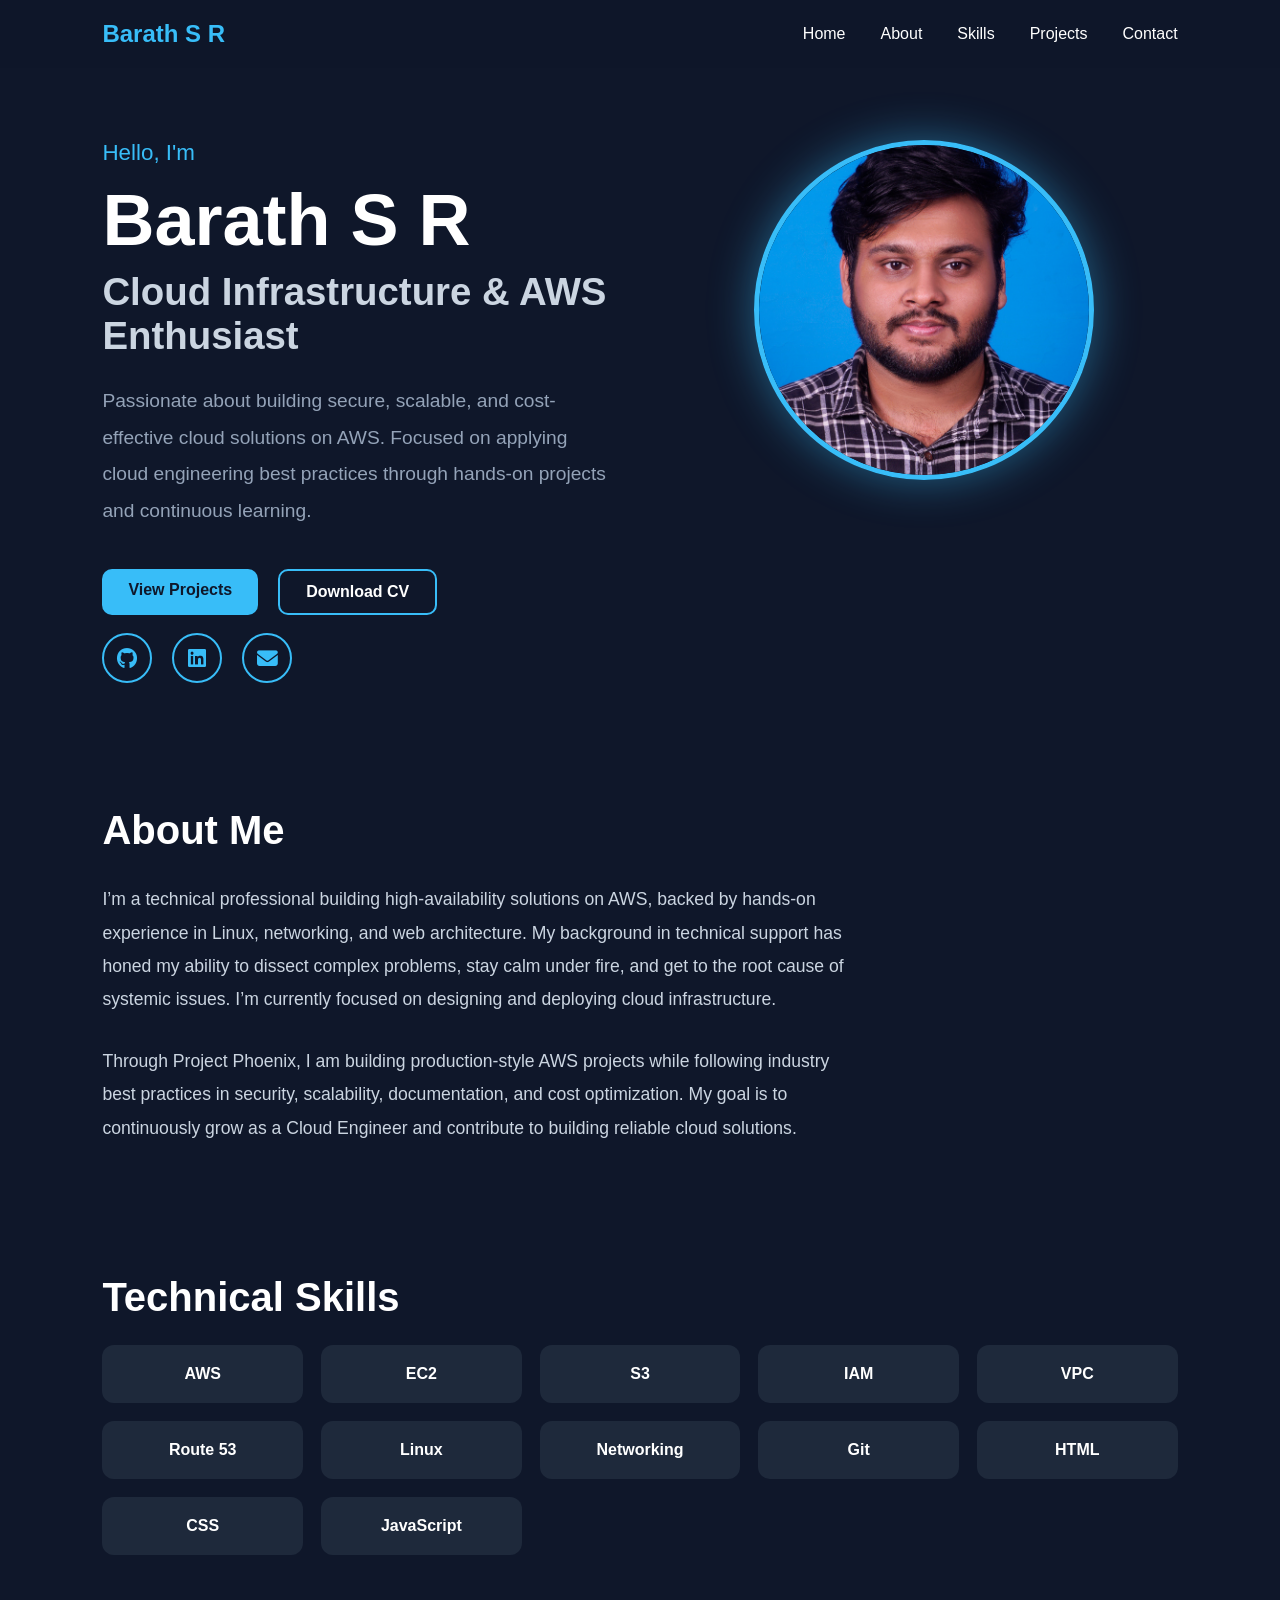
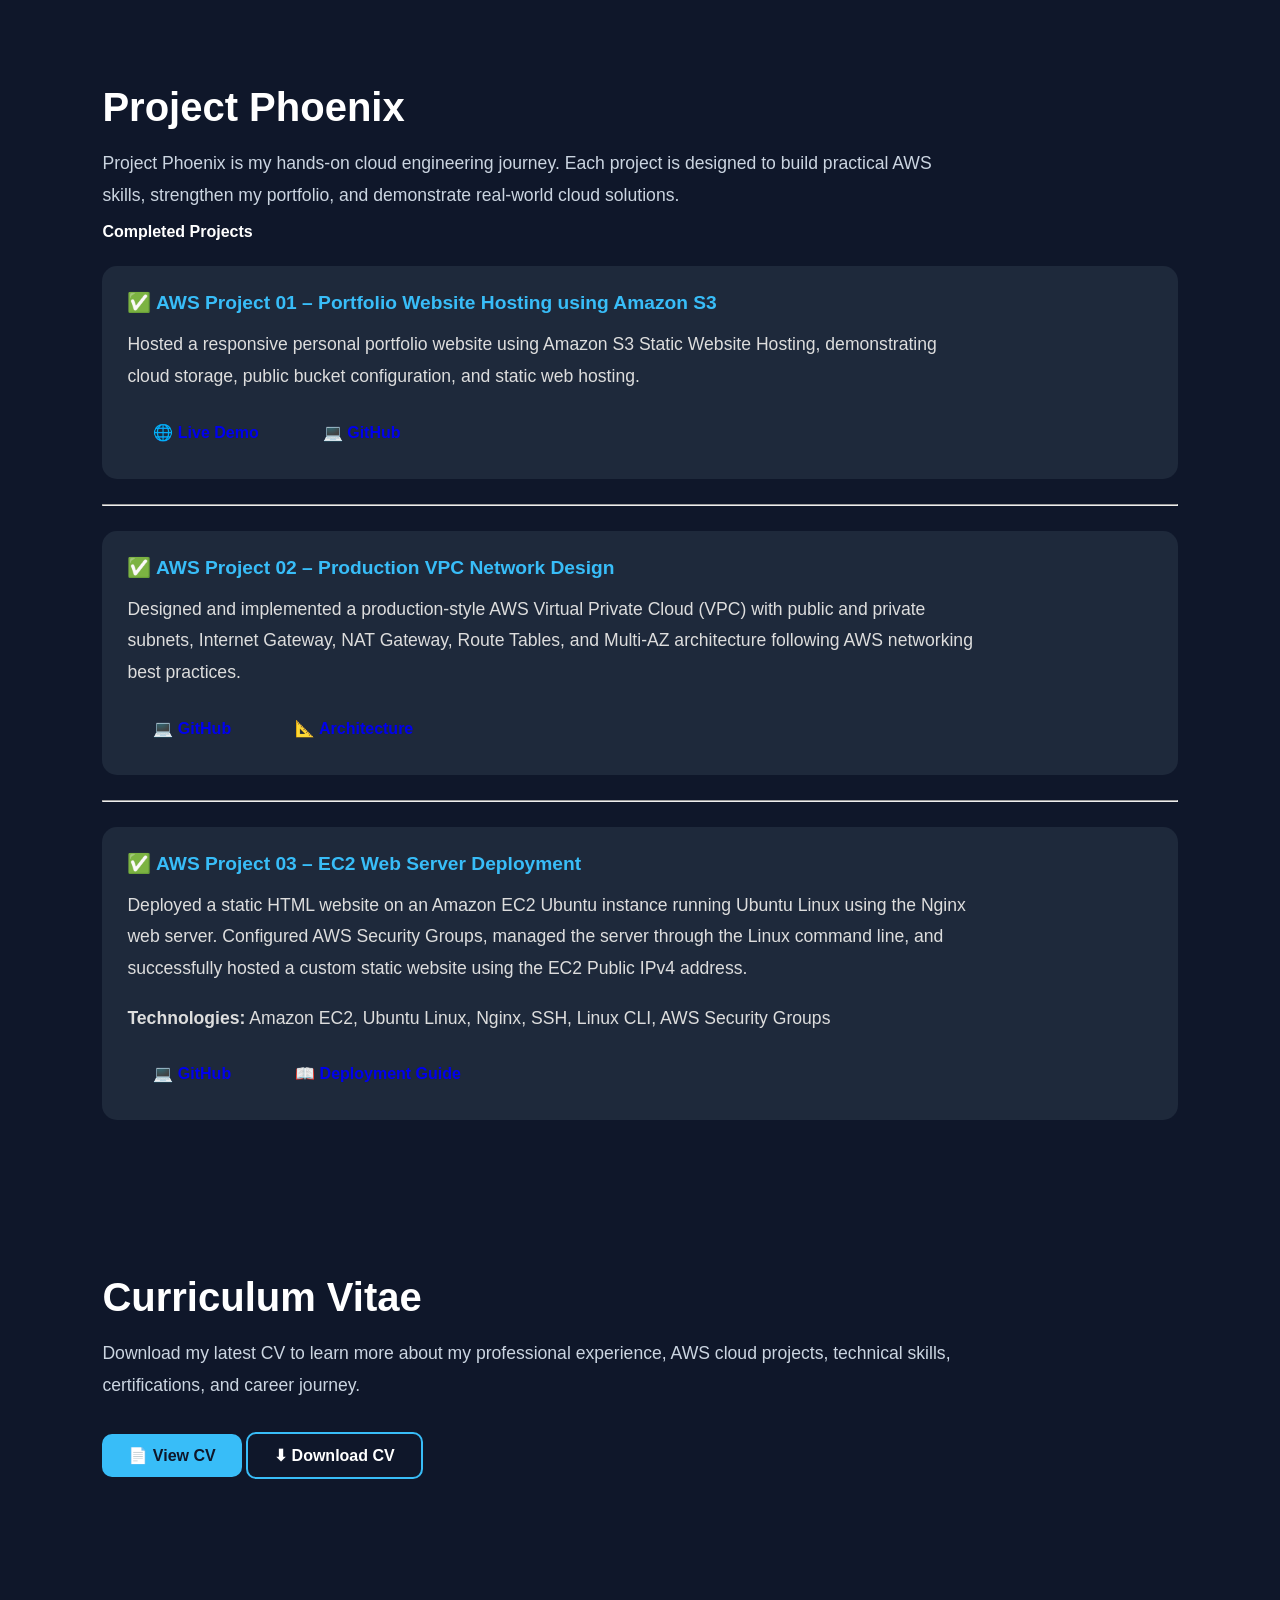
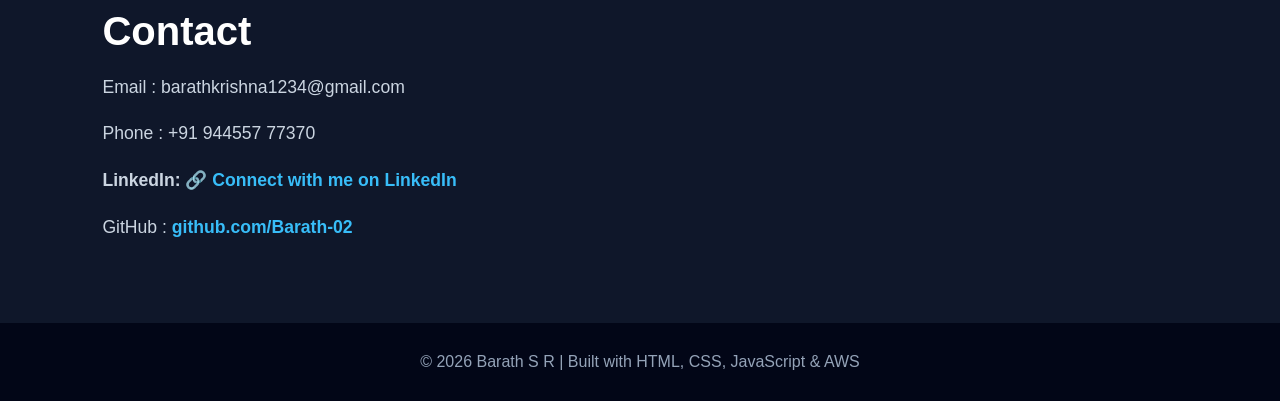
==== index.html @ 2dc708e5 "Update hero title and refine portfolio layout" ====
<!DOCTYPE html>
<html lang="en">
<head>
    <meta charset="UTF-8">
    <meta name="viewport" content="width=device-width, initial-scale=1.0">
    <title>Barath S R |Cloud Infrastructure & AWS Enthusiast</title>

    <link rel="stylesheet" href="css/style.css">
    <link rel="stylesheet"
href="https://cdnjs.cloudflare.com/ajax/libs/font-awesome/6.6.0/css/all.min.css">
</head>
<body>
    <nav>
    <div class="logo">Barath S R</div>

    <ul class="nav-links">
        <li><a href="#home">Home</a></li>
        <li><a href="#about">About</a></li>
        <li><a href="#skills">Skills</a></li>
        <li><a href="#projects">Projects</a></li>
        <li><a href="assets/CV/BARATH.S.R_CV.pdf"
        <li><a href="#contact">Contact</a></li>
    </ul>
</nav>
    <header id="home" class="hero">

        <div class="hero-content">
    
            <p class="intro">Hello, I'm</p>
    
            <h1>Barath S R</h1>
    
            <h2>Cloud Infrastructure & AWS Enthusiast</h2>
    
            <p class="description">
                Passionate about building secure, scalable, and cost-effective cloud solutions on AWS.
                Focused on applying cloud engineering best practices through hands-on projects and continuous learning.
            </p>
    
           <div class="buttons">

    <a href="#projects" class="btn primary">
        View Projects
    </a>

    <a href="assets/CV/BARATH.S.R_CV.pdf"
   class="btn secondary"
   download>
    Download CV
</a>

</div>

<div class="social-icons">

    <a href="https://github.com/Barath-02"
       target="_blank"
       rel="noopener noreferrer"
       title="GitHub">
        <i class="fab fa-github"></i>
    </a>

    <a href="https://www.linkedin.com/in/barath02/"
       target="_blank"
       rel="noopener noreferrer"
       title="LinkedIn">
        <i class="fab fa-linkedin"></i>
    </a>

    <a href="mailto:YOUR_EMAIL@gmail.com"
       title="Email">
        <i class="fas fa-envelope"></i>
    </a>

</div>
    
        </div>
    
        <div class="hero-image">
    <img src="assets/images/profile.jpg" alt="Barath S R">
</div>
    </header>
    <!-- About Section -->
    <section id="about" class="fade-section">

    <h2>About Me</h2>

<p>
    I’m a technical professional building high-availability solutions on AWS, backed by hands-on experience in Linux, networking, and web architecture. My background in technical support has honed my ability to dissect complex problems, stay calm under fire, and get to the root cause of systemic issues. I’m currently focused on designing and deploying cloud infrastructure.

<br>

<p>
   Through Project Phoenix, I am building production-style AWS projects while following industry best practices in security, scalability, documentation, and cost optimization. My goal is to continuously grow as a Cloud Engineer and contribute to building reliable cloud solutions.

</p>
    
    </section>

<!-- Skills Section -->
<section id="skills" class="fade-section">

    <h2>Technical Skills</h2>

    <div class="skills-grid">

        <div>AWS</div>
        <div>EC2</div>
        <div>S3</div>
        <div>IAM</div>
        <div>VPC</div>
        <div>Route 53</div>
        <div>Linux</div>
        <div>Networking</div>
        <div>Git</div>
        <div>HTML</div>
        <div>CSS</div>
        <div>JavaScript</div>

    </div>

</section>

<!-- Projects Section -->

<section id="projects" class="fade-section">

    <h2>Project Phoenix</h2>

    <p>
        Project Phoenix is my hands-on cloud engineering journey.
        Each project is designed to build practical AWS skills,
        strengthen my portfolio, and demonstrate real-world cloud solutions.
    </p>

    <h4>Completed Projects</h4>

<div class="completed-project">

    <h5>✅ AWS Project 01 – Portfolio Website Hosting using Amazon S3</h5>

    <p>
        Hosted a responsive personal portfolio website using Amazon S3 Static Website Hosting,
        demonstrating cloud storage, public bucket configuration, and static web hosting.
    </p>

    <div class="project-buttons">
        <a href="http://barathsr-portfolio-2026.s3-website.ap-south-1.amazonaws.com/" target="_blank" class="btn">
            🌐 Live Demo
        </a>

        <a href="https://github.com/Barath-02/aws-project-01-portfolio-hosting" target="_blank" class="btn">
            💻 GitHub
        </a>
    </div>

</div>

<hr>

<div class="completed-project">

    <h5>✅ AWS Project 02 – Production VPC Network Design</h5>

    <p>
        Designed and implemented a production-style AWS Virtual Private Cloud (VPC) with public
        and private subnets, Internet Gateway, NAT Gateway, Route Tables, and Multi-AZ architecture
        following AWS networking best practices.
    </p>

    <div class="project-buttons">

    <a href="https://github.com/Barath-02/aws-project-02-vpc-network-design" target="_blank" class="btn">
        💻 GitHub
    </a>

    <a href="assets/architecture/aws-project-02-vpc-architecture.png"
   target="_blank"
   class="btn">
    📐 Architecture
</a>

</div>

</div>

<hr>

<div class="completed-project">

    <h5>✅ AWS Project 03 – EC2 Web Server Deployment</h5>

    <p>
        Deployed a static HTML website on an Amazon EC2 Ubuntu instance running Ubuntu Linux using the Nginx web server.
        Configured AWS Security Groups, managed the server through the Linux command line, and successfully hosted
        a custom static website using the EC2 Public IPv4 address.
    </p>

    <p>
        <strong>Technologies:</strong> Amazon EC2, Ubuntu Linux, Nginx, SSH, Linux CLI, AWS Security Groups
    </p>

    <div class="project-buttons">

        <a href="https://github.com/Barath-02/aws-project-03-ec2-webserver"
           target="_blank"
           class="btn">
            💻 GitHub
        </a>

         <a href="https://github.com/Barath-02/aws-project-03-ec2-webserver/blob/main/Deployment-Guide.md"
       target="_blank"
       class="btn">
        📖 Deployment Guide
    </a>

    </div>

</div>


</section>

<section id="CV" class="fade-section">

    <h2>Curriculum Vitae</h2>

    <p>
        Download my latest CV to learn more about my professional experience,
        AWS cloud projects, technical skills, certifications, and career journey.
    </p>

    <br>

   <a href="assets/CV/BARATH.S.R_CV.pdf"
   class="btn primary"
   target="_blank">
    📄 View CV
</a>

<a href="assets/CV/BARATH.S.R_CV.pdf"
   class="btn secondary"
   download>
    ⬇ Download CV
</a>

</section>

<!-- Contact Section -->
<section id="contact" class="fade-section">

    <h2>Contact</h2>
    
    <p>Email : barathkrishna1234@gmail.com</p>
    
    <p>Phone : +91 944557 77370</p>
    
    <p>
    <strong>LinkedIn:</strong>
    <a href="https://www.linkedin.com/in/barath02/"
       target="_blank"
       rel="noopener noreferrer">
        🔗 Connect with me on LinkedIn
    </a>
</p>
    
    <p>
    GitHub :
    <a href="https://github.com/Barath-02" target="_blank">
        github.com/Barath-02
    </a>
</p>
    
    </section>

<!-- Footer -->
<footer>

    <p>© 2026 Barath S R | Built with HTML, CSS, JavaScript & AWS</p>

</footer>
<script src="js/script.js"></script>
</body>
</html>
---- css/style.css ----
/* Reset */
* {
    margin: 0;
    padding: 0;
    box-sizing: border-box;
}

/* Body */
body {
    background-color: #0f172a;
    color: white;
    font-family: Arial, Helvetica, sans-serif;
}

/* ===========================
   HERO SECTION
=========================== */

.hero{
    min-height:80vh;
    display:flex;
    justify-content:space-between;
    align-items:flex-start;
    gap:60px;
    padding:140px 8% 60px;
}

/* Left Side */
.hero-content{
    flex:1;
    max-width:600px;
}

.intro{
    color:#38bdf8;
    font-size:1.4rem;
    margin-bottom:15px;
}

.hero h1{
    font-size:4.5rem;
    margin-bottom:10px;
    line-height:1.1;
}

.hero h2{
    font-size:2.4rem;
    color:#cbd5e1;
    margin-bottom:25px;
}

.description{
    color:#94a3b8;
    line-height:1.9;
    font-size:1.2rem;
    margin-bottom:40px;
}

/* Buttons */
.buttons{

    display:flex;

    gap:20px;

    margin-top:15px;

}

.btn{
    display:inline-block;
    padding:12px 26px;
    border-radius:10px;
    text-decoration:none;
    font-weight:bold;
    transition:.3s ease;
}

.buttons button{

    padding:15px 34px;

    border-radius:10px;

    border:none;

    font-size:1rem;

    font-weight:bold;

    cursor:pointer;

    transition:0.3s;

}

.primary{

    background:#38bdf8;

    color:#0f172a;

}

.secondary{

    background:transparent;

    color:white;

    border:2px solid #38bdf8;

}

.btn:hover{

    transform:translateY(-4px);

}
.btn:hover{
    background:#38bdf8;
    color:#0f172a;
}

/* ===========================
   NAVIGATION BAR
=========================== */

nav{
    position: fixed;
    top:0;
    left:0;
    width:100%;

    display:flex;
    justify-content:space-between;
    align-items:center;

    padding:20px 8%;

    background:rgba(15,23,42,0.85);

    backdrop-filter:blur(10px);

    z-index:1000;
}

.logo{

    font-size:1.5rem;

    font-weight:bold;

    color:#38bdf8;

    cursor:pointer;

}

.nav-links{

    display:flex;

    list-style:none;

    gap:35px;

}

.nav-links a{

    text-decoration:none;

    color:white;

    font-weight:500;

    transition:.3s;

}

.nav-links a{
    text-decoration:none;
    color:white;
    font-weight:500;
    transition:all .3s ease;
    position:relative;
}

.nav-links a::after{
    content:"";
    position:absolute;
    left:0;
    bottom:-6px;
    width:0;
    height:2px;
    background:#38bdf8;
    transition:width .3s ease;
}

.nav-links a:hover{
    color:#38bdf8;
}

.nav-links a:hover::after{
    width:100%;
}
.hero-image{
    flex:1;
    display:flex;
    justify-content:center;
    align-items:center;
}

.hero-image img{

    width:340px;
    height:340px;

    object-fit:cover;

    border-radius:50%;

    border:5px solid #38bdf8;

    box-shadow:0 0 45px rgba(56,189,248,.45);

    transition:0.4s ease;

}

.hero-image img:hover{

    transform:translateY(-8px) scale(1.03);

    box-shadow:0 0 70px rgba(56,189,248,.8);

}
/* ===========================
   SECTIONS
=========================== */

section{
    padding:65px 8%;
    scroll-margin-top:90px;
}

section h2{
    font-size:2.5rem;
    margin-bottom:18px;
    color:white;
}

section p{
    color:#cbd5e1;
    line-height:1.8;
    font-size:1.1rem;
    margin-bottom:12px;
    max-width:850px;
}

/* ===========================
   SKILLS
=========================== */

.skills-grid{
    display:grid;
    grid-template-columns:repeat(auto-fit,minmax(180px,1fr));
    gap:18px;
    margin-top:25px;
}

.skills-grid div{
    background:#1e293b;
    padding:20px;
    border-radius:12px;
    text-align:center;
    font-weight:bold;
    transition:0.3s;
}

.skills-grid div:hover{
    background:#38bdf8;
    color:#0f172a;
    transform:translateY(-5px);
}

/* ===========================
   PROJECT
=========================== */

.project-card{
    background:#1e293b;
    padding:30px;
    border-radius:15px;
    margin-top:30px;
}

.project-card h3{
    margin-bottom:20px;
}

.project-card p{
    margin-bottom:25px;
}

.project-card button{
    padding:14px 28px;
    background:#38bdf8;
    border:none;
    border-radius:10px;
    font-weight:bold;
    cursor:pointer;
}

/* ===========================
   CONTACT
=========================== */

#contact p{
    margin-bottom:15px;
}

/* ===========================
   FOOTER
=========================== */

footer{
    background:#020617;
    text-align:center;
    padding:30px;
    color:#94a3b8;
}

/* ===========================
   MOBILE RESPONSIVE
=========================== */

@media screen and (max-width:768px){

    nav{
        flex-direction:column;
        padding:15px;
    }

    .nav-links{
        flex-wrap:wrap;
        justify-content:center;
        gap:15px;
        margin-top:12px;
    }

    .hero{
        flex-direction:column-reverse;
        justify-content:center;
        text-align:center;
        gap:35px;
        padding:130px 20px 50px;
    }

    .hero-content{
        max-width:100%;
    }

    .hero h1{
        font-size:2.8rem;
    }

    .hero h2{
        font-size:1.8rem;
    }

    .description{
        font-size:1rem;
        line-height:1.7;
    }

    .hero-image img{
        width:200px;
        height:200px;
    }

    .buttons{
        justify-content:center;
        flex-wrap:wrap;
    }

    section{
        padding:55px 20px;
    }

    section h2{
        font-size:2rem;
    }

    .skills-grid{
        grid-template-columns:1fr;
    }

    .project-buttons{
        justify-content:center;
    }

}


/* Completed Projects */

.completed-project{
    background:#1e293b;
    padding:25px;
    border-radius:15px;
    margin:25px 0;
    transition:.3s ease;
}

.completed-project:hover{
    transform:translateY(-5px);
    box-shadow:0 0 20px rgba(56,189,248,.2);
}

.completed-project h5{
    font-size:1.2rem;
    color:#38bdf8;
    margin-bottom:15px;
}

.completed-project p {
    line-height: 1.8;
    margin-bottom: 18px;
    color: #ddd;
}

.project-card hr {
    border: none;
    border-top: 1px solid rgba(255,255,255,0.15);
    margin: 35px 0;
}

.project-buttons{
    display:flex;
    gap:12px;
    flex-wrap:wrap;
    margin-top:15px;
}

.coming-soon {
    opacity: 0.8;
}

html{
    scroll-behavior:smooth;
}

img{
    max-width:100%;
    height:auto;
}
/* ===========================
   ABOUT SECTION
=========================== */

#about h2{
    margin-bottom:30px;
}

#about p{
    max-width:760px;
    line-height:1.9;
    margin-bottom:28px;
}

#about p:last-child{
    margin-bottom:0;
}
/* ===========================
   SCROLL ANIMATION
=========================== */

.fade-section{
    opacity:0;
    transform:translateY(40px);
    transition:opacity .8s ease, transform .8s ease;
}

.fade-section.show{
    opacity:1;
    transform:translateY(0);
}

#contact a{
    color:#38bdf8;
    text-decoration:none;
    font-weight:bold;
    transition:.3s;
}

#contact a:hover{
    color:#7dd3fc;
    text-decoration:underline;
}

/* ===========================
   SOCIAL ICONS
=========================== */

.social-icons{
    display:flex;
    gap:20px;
    margin-top:18px;
}

.social-icons a{
    width:50px;
    height:50px;
    display:flex;
    justify-content:center;
    align-items:center;
    border:2px solid #38bdf8;
    border-radius:50%;
    color:#38bdf8;
    font-size:1.3rem;
    text-decoration:none;
    transition:0.3s ease;
}

.social-icons a:hover{
    background:#38bdf8;
    color:#0f172a;
    transform:translateY(-5px);
    box-shadow:0 0 20px rgba(56,189,248,.4);
}
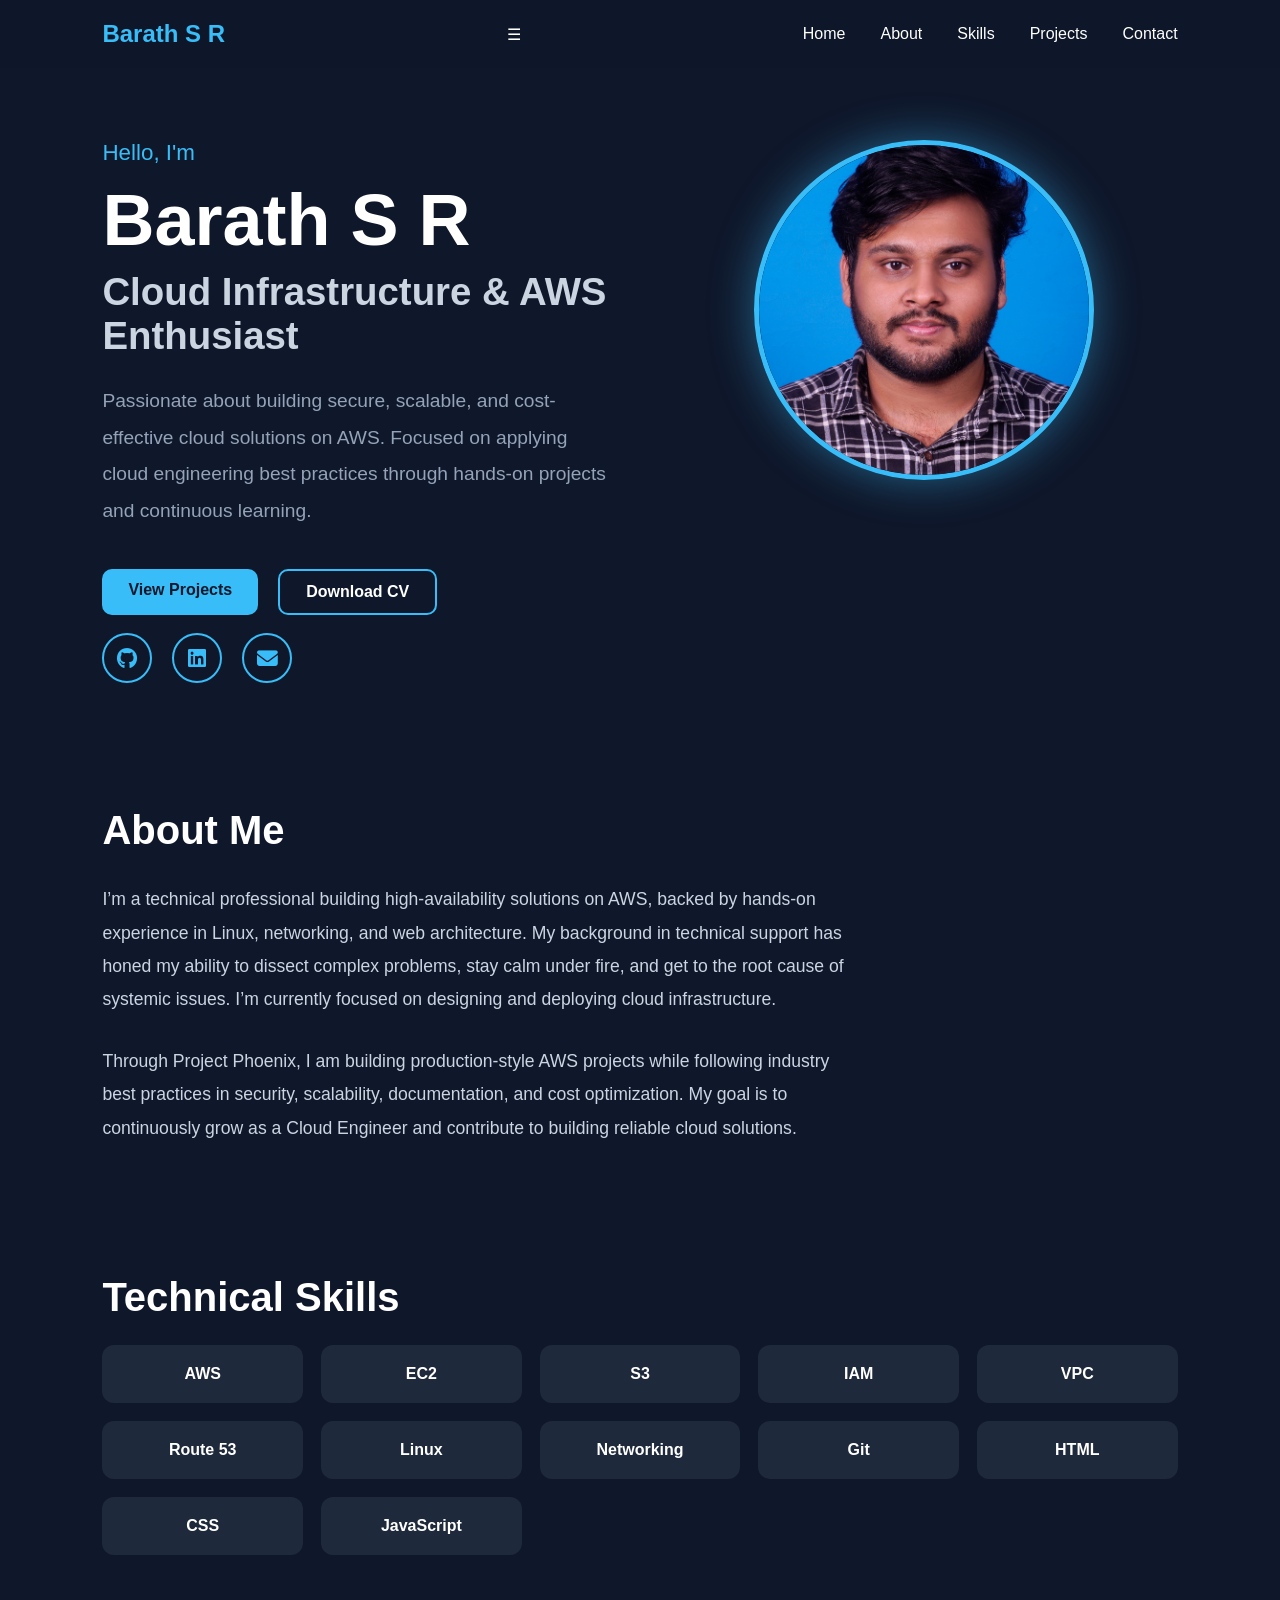
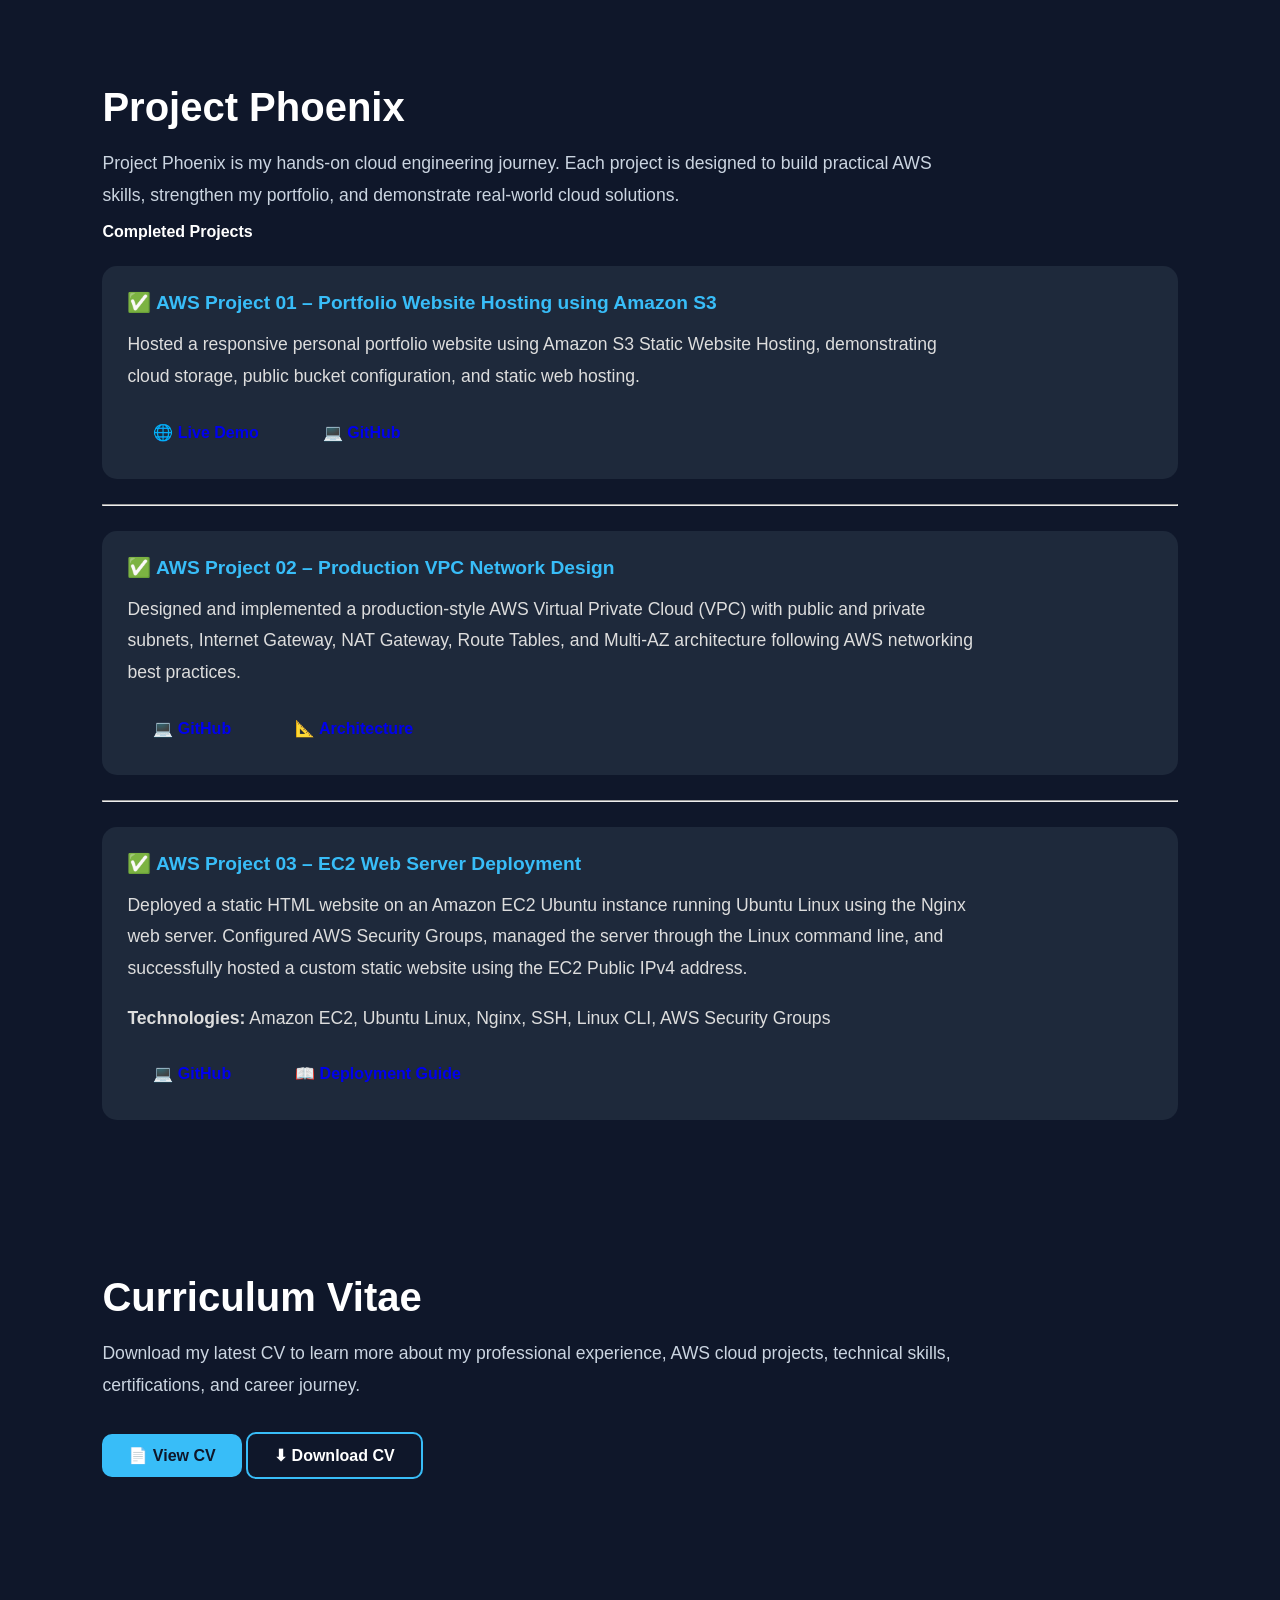
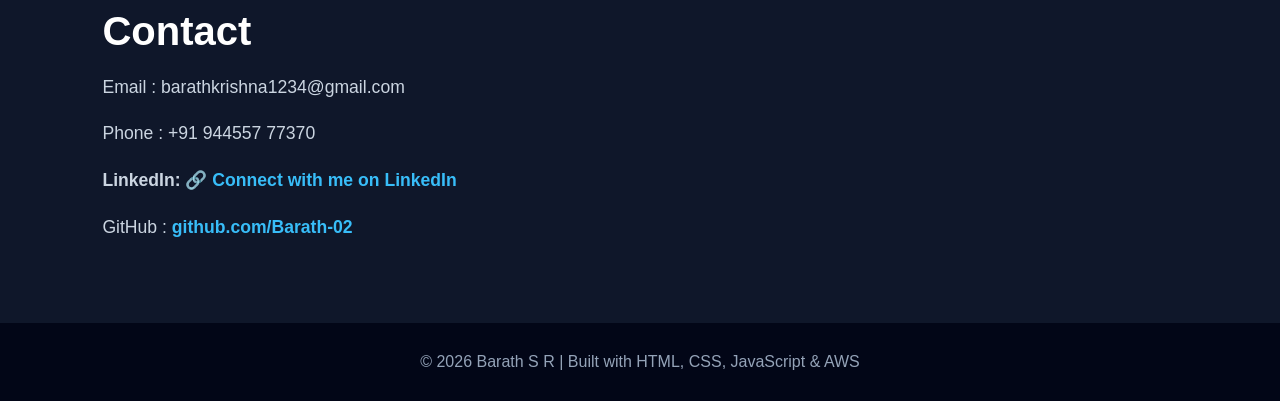
==== commit fd62a51f: "Add responsive mobile navigation structure" ====
--- a/index.html
+++ b/index.html
@@ -12,6 +12,10 @@
 <body>
     <nav>
     <div class="logo">Barath S R</div>
+
+    <div class="menu-toggle" id="menu-toggle">
+        ☰
+    </div>
 
     <ul class="nav-links">
         <li><a href="#home">Home</a></li>
--- a/css/style.css
+++ b/css/style.css
@@ -339,16 +339,26 @@
 @media screen and (max-width:768px){
 
     nav{
-        flex-direction:column;
-        padding:15px;
-    }
-
-    .nav-links{
-        flex-wrap:wrap;
-        justify-content:center;
-        gap:15px;
-        margin-top:12px;
-    }
+    padding:15px 20px;
+}
+
+.logo{
+    font-size:1.6rem;
+    text-align:center;
+    margin-bottom:10px;
+}
+
+.nav-links{
+    display:flex;
+    justify-content:center;
+    flex-wrap:wrap;
+    gap:14px;
+}
+
+.nav-links a{
+        font-size:0.95rem;
+    }
+
 
     .hero{
         flex-direction:column-reverse;
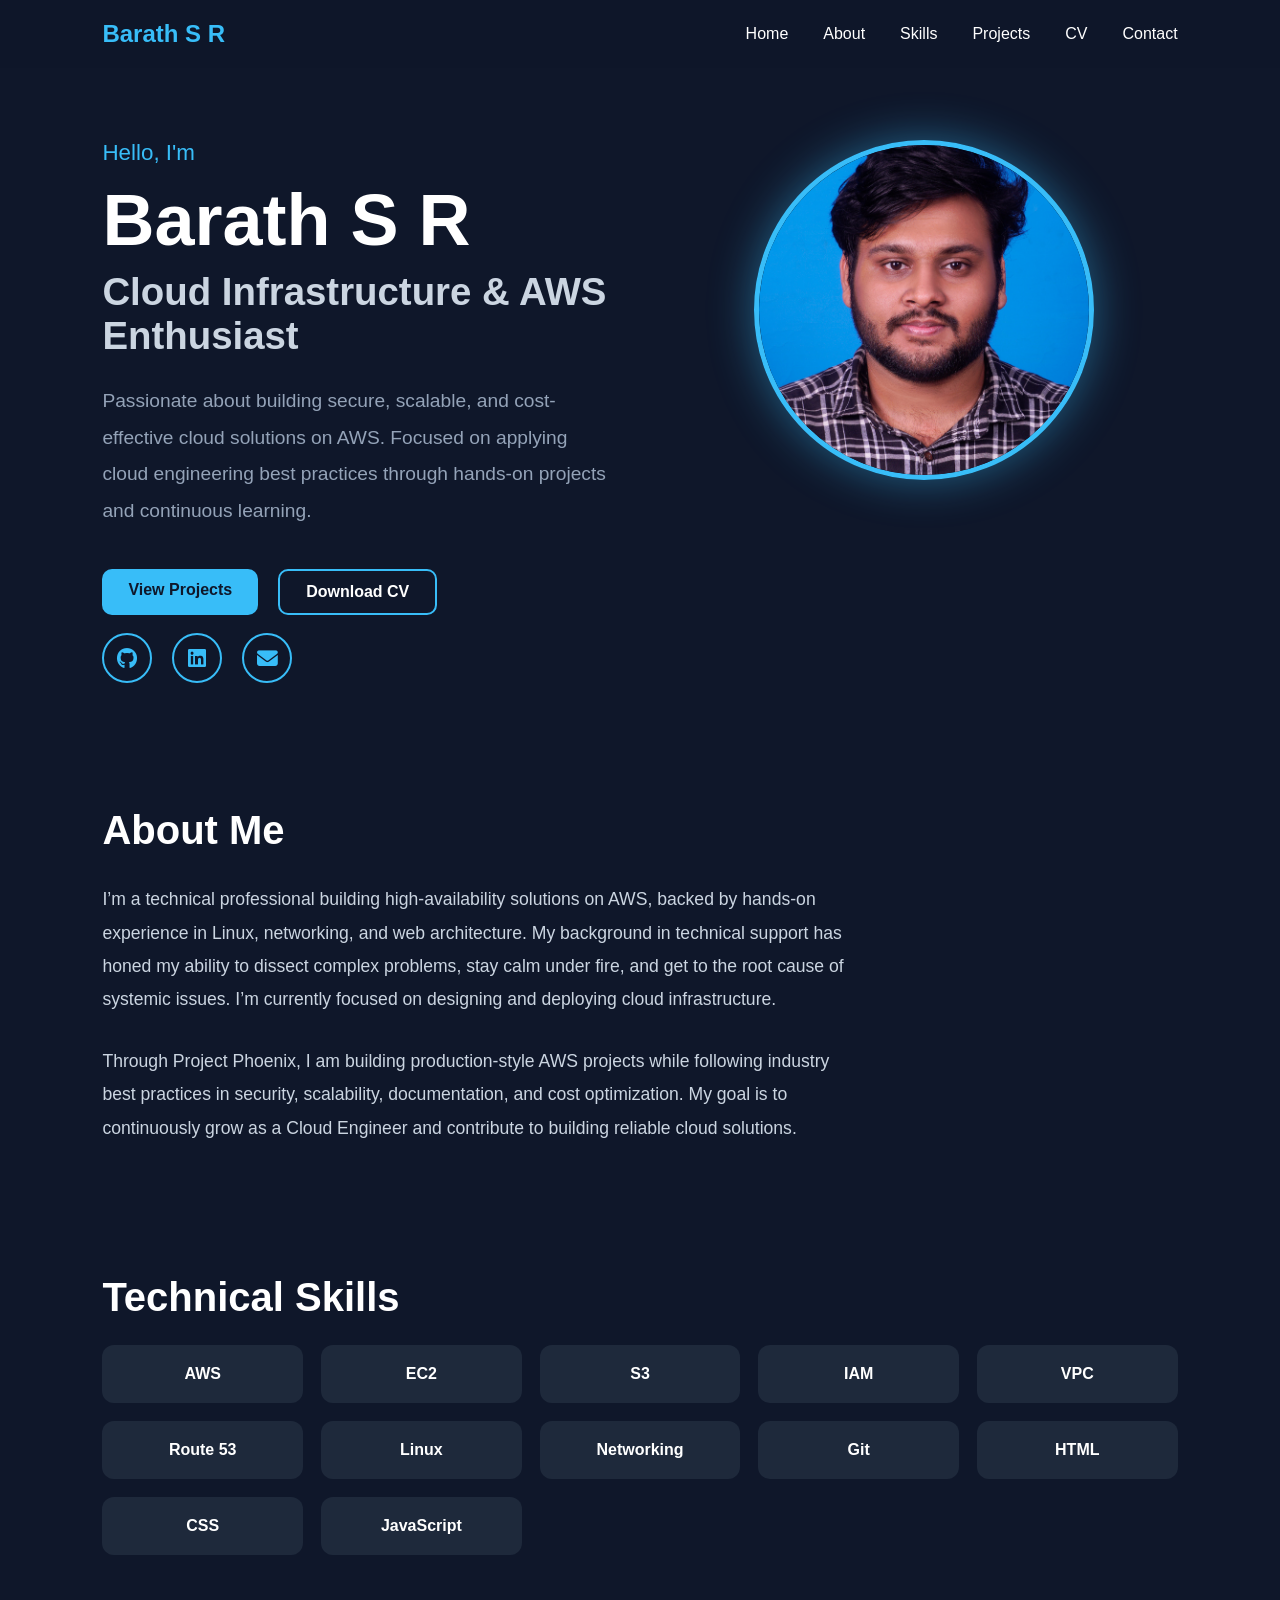
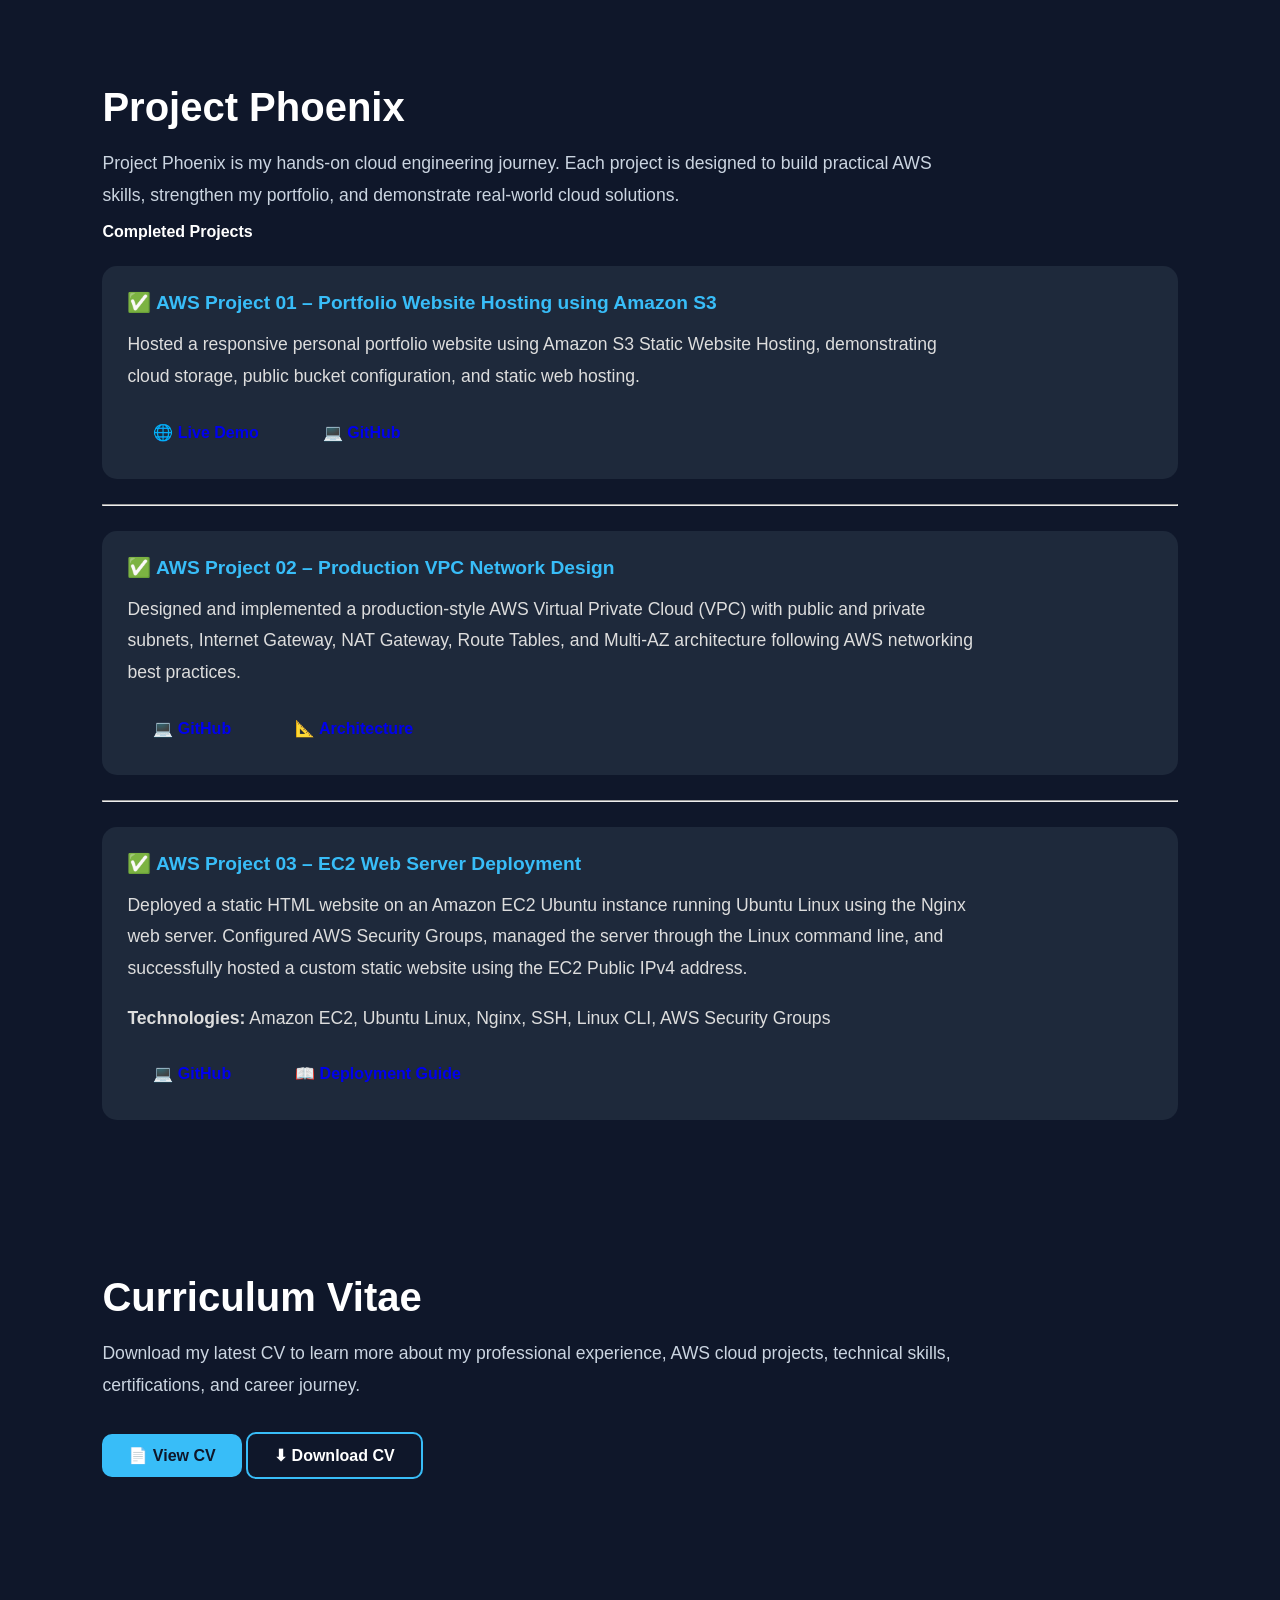
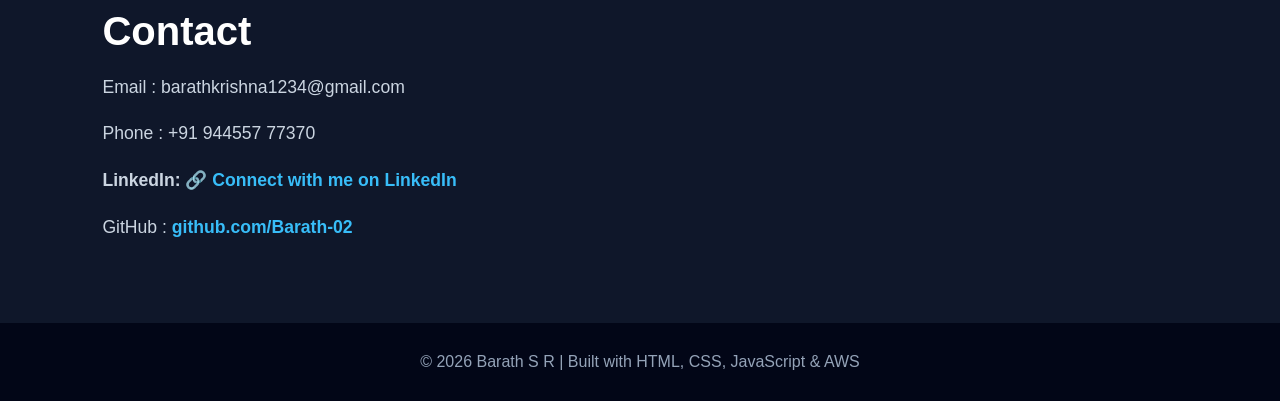
==== commit 23362134: "Implement responsive hamburger menu for mobile devices" ====
--- a/index.html
+++ b/index.html
@@ -17,12 +17,12 @@
         ☰
     </div>
 
-    <ul class="nav-links">
+    <ul class="nav-links" id="nav-links">
         <li><a href="#home">Home</a></li>
         <li><a href="#about">About</a></li>
         <li><a href="#skills">Skills</a></li>
         <li><a href="#projects">Projects</a></li>
-        <li><a href="assets/CV/BARATH.S.R_CV.pdf"
+        <li><a href="assets/CV/BARATH.S.R_CV.pdf">CV</a></li>
         <li><a href="#contact">Contact</a></li>
     </ul>
 </nav>
--- a/css/style.css
+++ b/css/style.css
@@ -205,6 +205,18 @@
 .nav-links a:hover::after{
     width:100%;
 }
+
+/* ===========================
+   HAMBURGER MENU
+=========================== */
+
+.menu-toggle{
+    display:none;
+    font-size:2rem;
+    color:#38bdf8;
+    cursor:pointer;
+}
+
 .hero-image{
     flex:1;
     display:flex;
@@ -338,26 +350,63 @@
 
 @media screen and (max-width:768px){
 
-    nav{
-    padding:15px 20px;
+   /* Mobile Navigation */
+
+nav{
+
+    display:flex;
+
+    justify-content:space-between;
+
+    align-items:center;
+
+    padding:18px 20px;
+
 }
 
 .logo{
-    font-size:1.6rem;
-    text-align:center;
-    margin-bottom:10px;
+
+    font-size:1.5rem;
+
+    margin:0;
+
+}
+
+.menu-toggle{
+
+    display:block;
+
 }
 
 .nav-links{
-    display:flex;
-    justify-content:center;
-    flex-wrap:wrap;
-    gap:14px;
-}
-
-.nav-links a{
-        font-size:0.95rem;
-    }
+
+    display:none;
+
+    position:absolute;
+
+    top:75px;
+
+    left:0;
+
+    width:100%;
+
+    background:#0f172a;
+
+    flex-direction:column;
+
+    align-items:center;
+
+    padding:20px 0;
+
+    gap:20px;
+
+}
+
+.nav-links.active{
+
+    display:flex;
+
+}
 
 
     .hero{
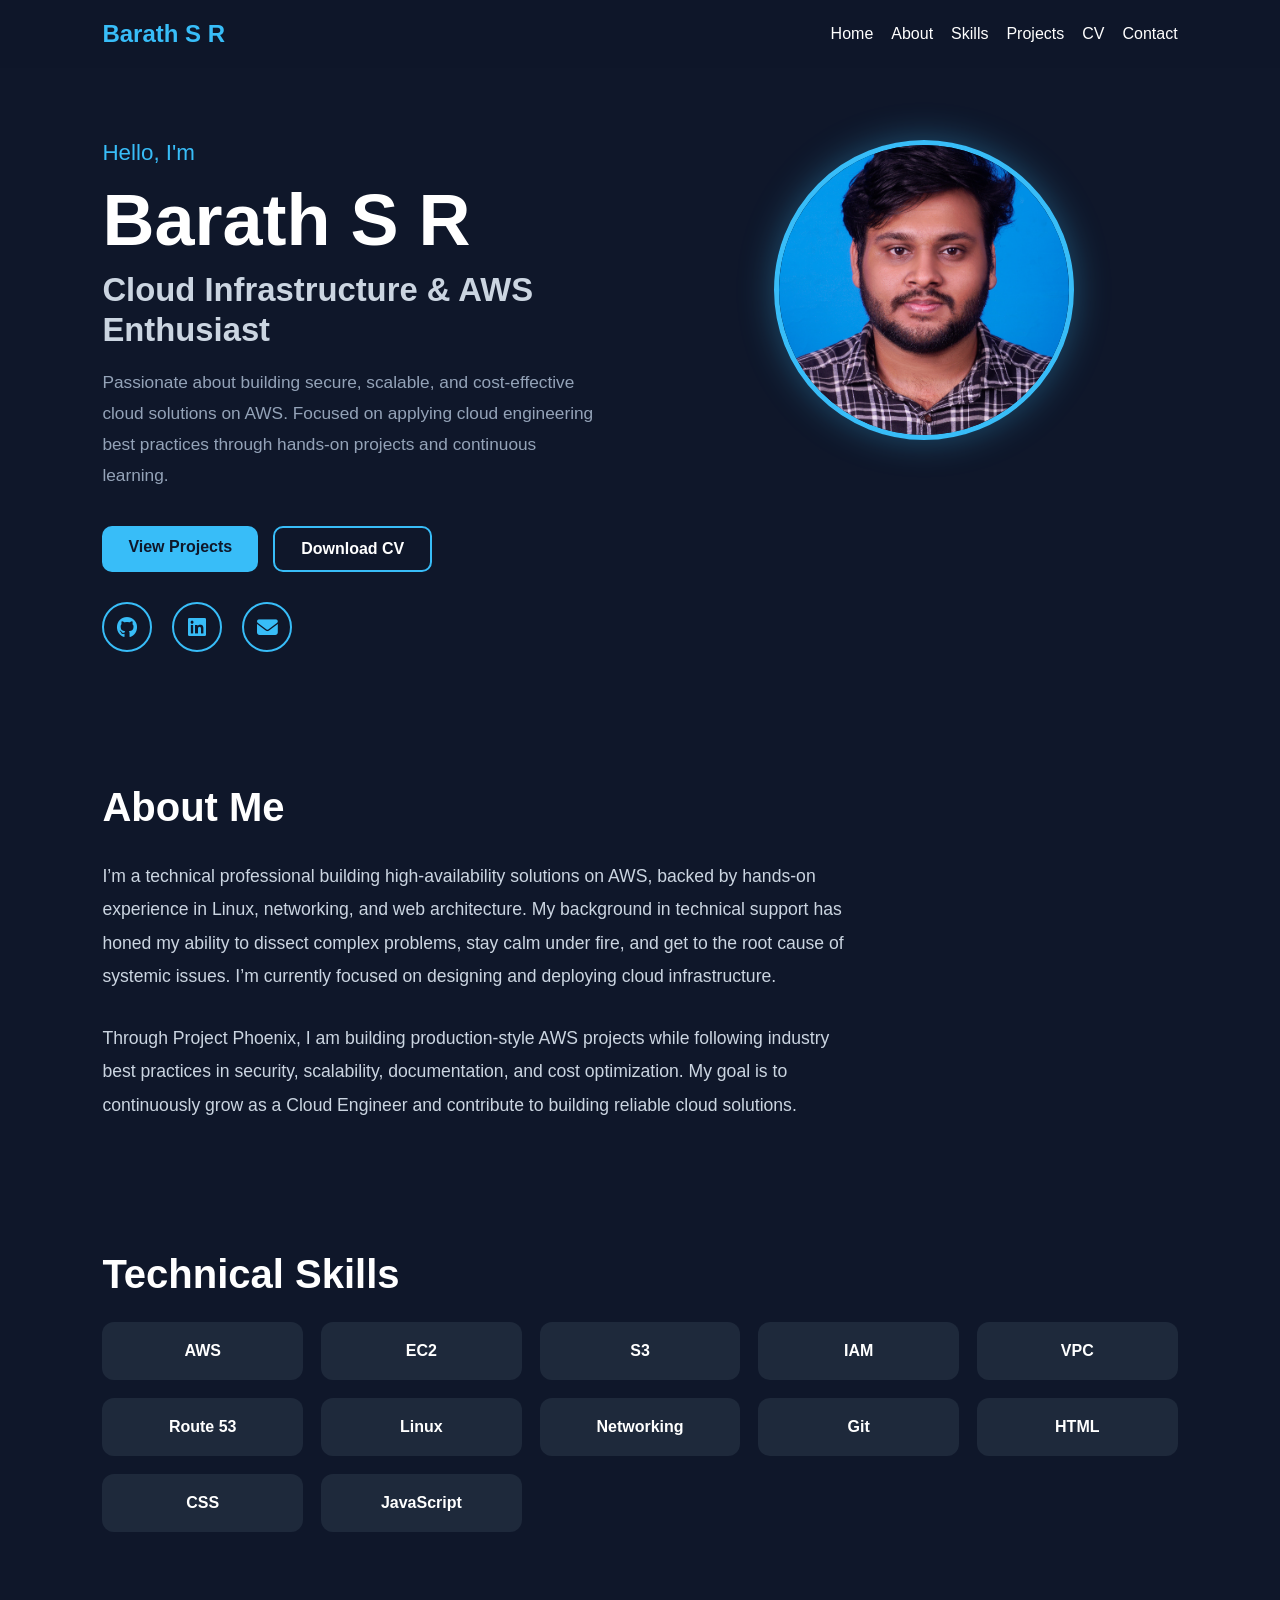
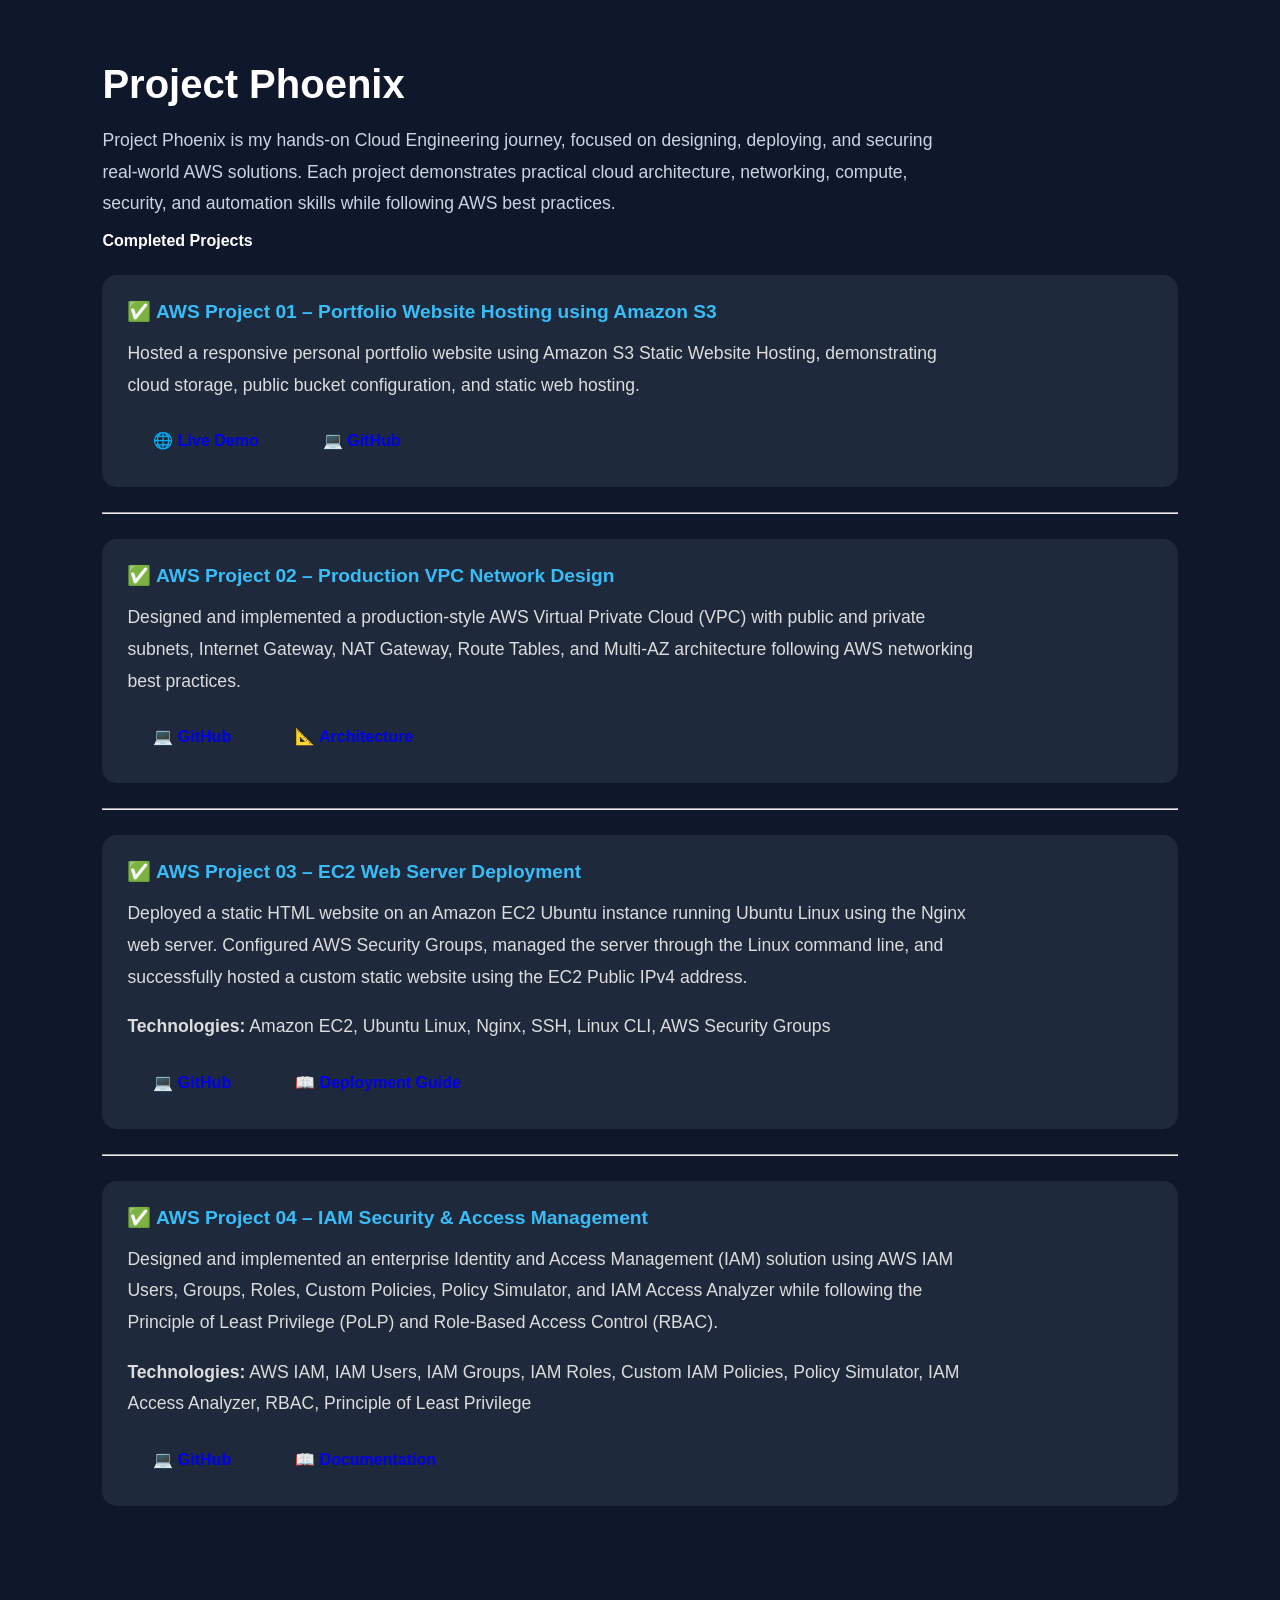
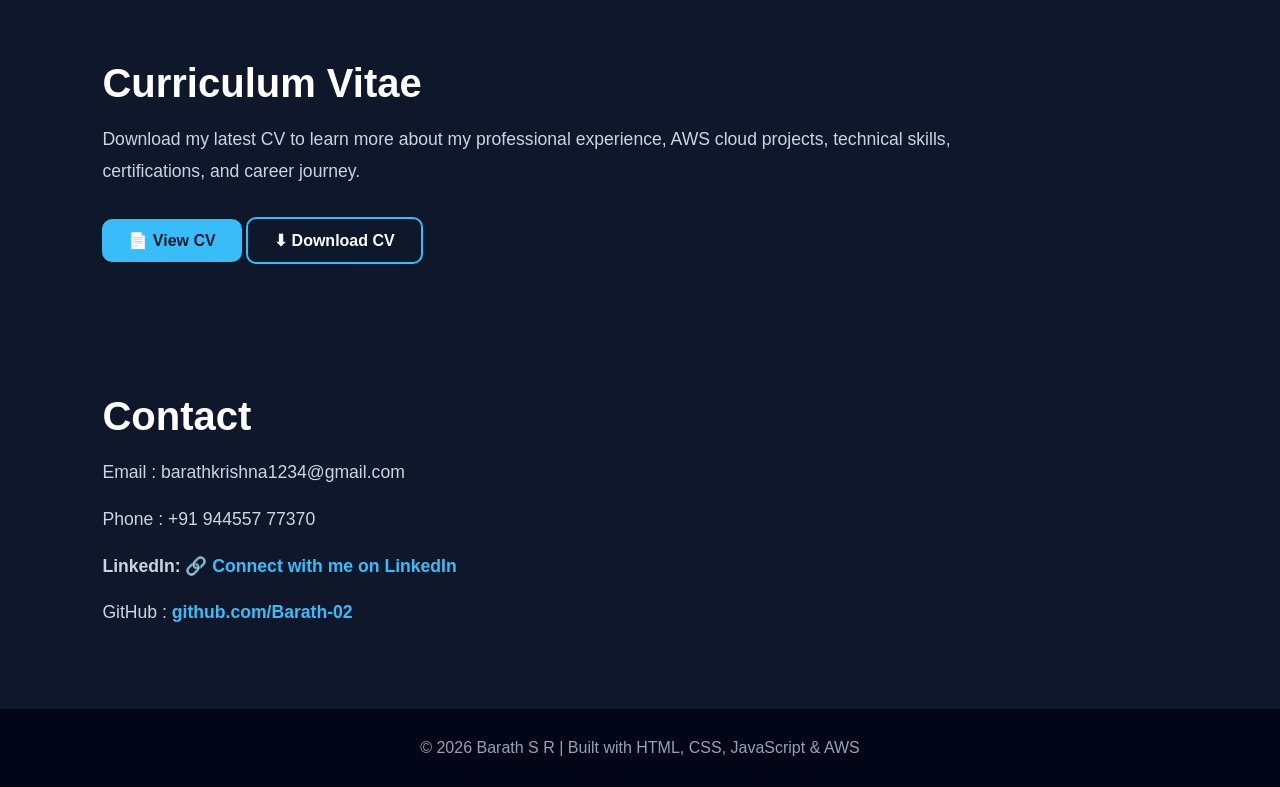
==== commit 63723e0f: "Add AWS Project 04 to Project Phoenix portfolio" ====
--- a/index.html
+++ b/index.html
@@ -132,9 +132,12 @@
     <h2>Project Phoenix</h2>
 
     <p>
-        Project Phoenix is my hands-on cloud engineering journey.
-        Each project is designed to build practical AWS skills,
-        strengthen my portfolio, and demonstrate real-world cloud solutions.
+        <p>
+    Project Phoenix is my hands-on Cloud Engineering journey, focused on designing,
+    deploying, and securing real-world AWS solutions. Each project demonstrates
+    practical cloud architecture, networking, compute, security, and automation
+    skills while following AWS best practices.
+</p>
     </p>
 
     <h4>Completed Projects</h4>
@@ -222,6 +225,43 @@
 
 </div>
 
+<hr>
+
+<div class="completed-project">
+
+    <h5>✅ AWS Project 04 – IAM Security & Access Management</h5>
+
+    <p>
+        Designed and implemented an enterprise Identity and Access Management (IAM)
+        solution using AWS IAM Users, Groups, Roles, Custom Policies,
+        Policy Simulator, and IAM Access Analyzer while following the
+        Principle of Least Privilege (PoLP) and Role-Based Access Control (RBAC).
+    </p>
+
+    <p>
+        <strong>Technologies:</strong> AWS IAM, IAM Users, IAM Groups, IAM Roles,
+        Custom IAM Policies, Policy Simulator, IAM Access Analyzer, RBAC,
+        Principle of Least Privilege
+    </p>
+
+    <div class="project-buttons">
+
+        <a href="https://github.com/Barath-02/aws-project-04-iam-security-best-practices"
+           target="_blank"
+           class="btn">
+            💻 GitHub
+        </a>
+
+        <a href="https://github.com/Barath-02/aws-project-04-iam-security-best-practices/blob/main/README.md"
+           target="_blank"
+           class="btn">
+            📖 Documentation
+        </a>
+
+    </div>
+
+</div>
+
 
 </section>
 
--- a/css/style.css
+++ b/css/style.css
@@ -28,7 +28,7 @@
 /* Left Side */
 .hero-content{
     flex:1;
-    max-width:600px;
+    max-width:520px;
 }
 
 .intro{
@@ -44,16 +44,18 @@
 }
 
 .hero h2{
-    font-size:2.4rem;
+    font-size:2.05rem;
     color:#cbd5e1;
-    margin-bottom:25px;
+    line-height:1.2;
+    margin-bottom:18px;
 }
 
 .description{
     color:#94a3b8;
-    line-height:1.9;
-    font-size:1.2rem;
-    margin-bottom:40px;
+    line-height:1.8;
+    font-size:1.08rem;
+    max-width:500px;
+    margin-bottom:35px;
 }
 
 /* Buttons */
@@ -61,9 +63,9 @@
 
     display:flex;
 
-    gap:20px;
-
-    margin-top:15px;
+    gap:15px;
+
+    margin-top:18px;
 
 }
 
@@ -163,7 +165,7 @@
 
     list-style:none;
 
-    gap:35px;
+    gap:18px;
 
 }
 
@@ -226,8 +228,8 @@
 
 .hero-image img{
 
-    width:340px;
-    height:340px;
+    width:300px;
+    height:300px;
 
     object-fit:cover;
 
@@ -235,7 +237,7 @@
 
     border:5px solid #38bdf8;
 
-    box-shadow:0 0 45px rgba(56,189,248,.45);
+    box-shadow:0 0 35px rgba(56,189,248,.35);
 
     transition:0.4s ease;
 
@@ -411,38 +413,66 @@
 
     .hero{
         flex-direction:column-reverse;
+        align-items:center;
         justify-content:center;
         text-align:center;
-        gap:35px;
-        padding:130px 20px 50px;
+        gap:25px;
+        padding:120px 20px 50px;
     }
 
     .hero-content{
-        max-width:100%;
-    }
+    max-width:100%;
+    display:flex;
+    flex-direction:column;
+    align-items:center;
+}
 
     .hero h1{
         font-size:2.8rem;
     }
 
     .hero h2{
-        font-size:1.8rem;
-    }
+    font-size:1.45rem;
+    line-height:1.3;
+}
 
     .description{
-        font-size:1rem;
-        line-height:1.7;
-    }
+    font-size:.95rem;
+    line-height:1.8;
+    max-width:330px;
+    margin:auto;
+}
+
+    .hero-image{
+    width:100%;
+    display:flex;
+    justify-content:center;
+    align-items:center;
+    margin-bottom:20px;
+}
 
     .hero-image img{
-        width:200px;
-        height:200px;
-    }
+    width:180px;
+    height:180px;
+    display:block;
+    margin:0 auto;
+}
 
     .buttons{
-        justify-content:center;
-        flex-wrap:wrap;
-    }
+
+    flex-direction:column;
+
+    align-items:center;
+
+    gap:15px;
+
+}
+
+.buttons .btn{
+
+    width:220px;
+
+}
 
     section{
         padding:55px 20px;
@@ -566,7 +596,7 @@
 .social-icons{
     display:flex;
     gap:20px;
-    margin-top:18px;
+    margin-top:30px;
 }
 
 .social-icons a{
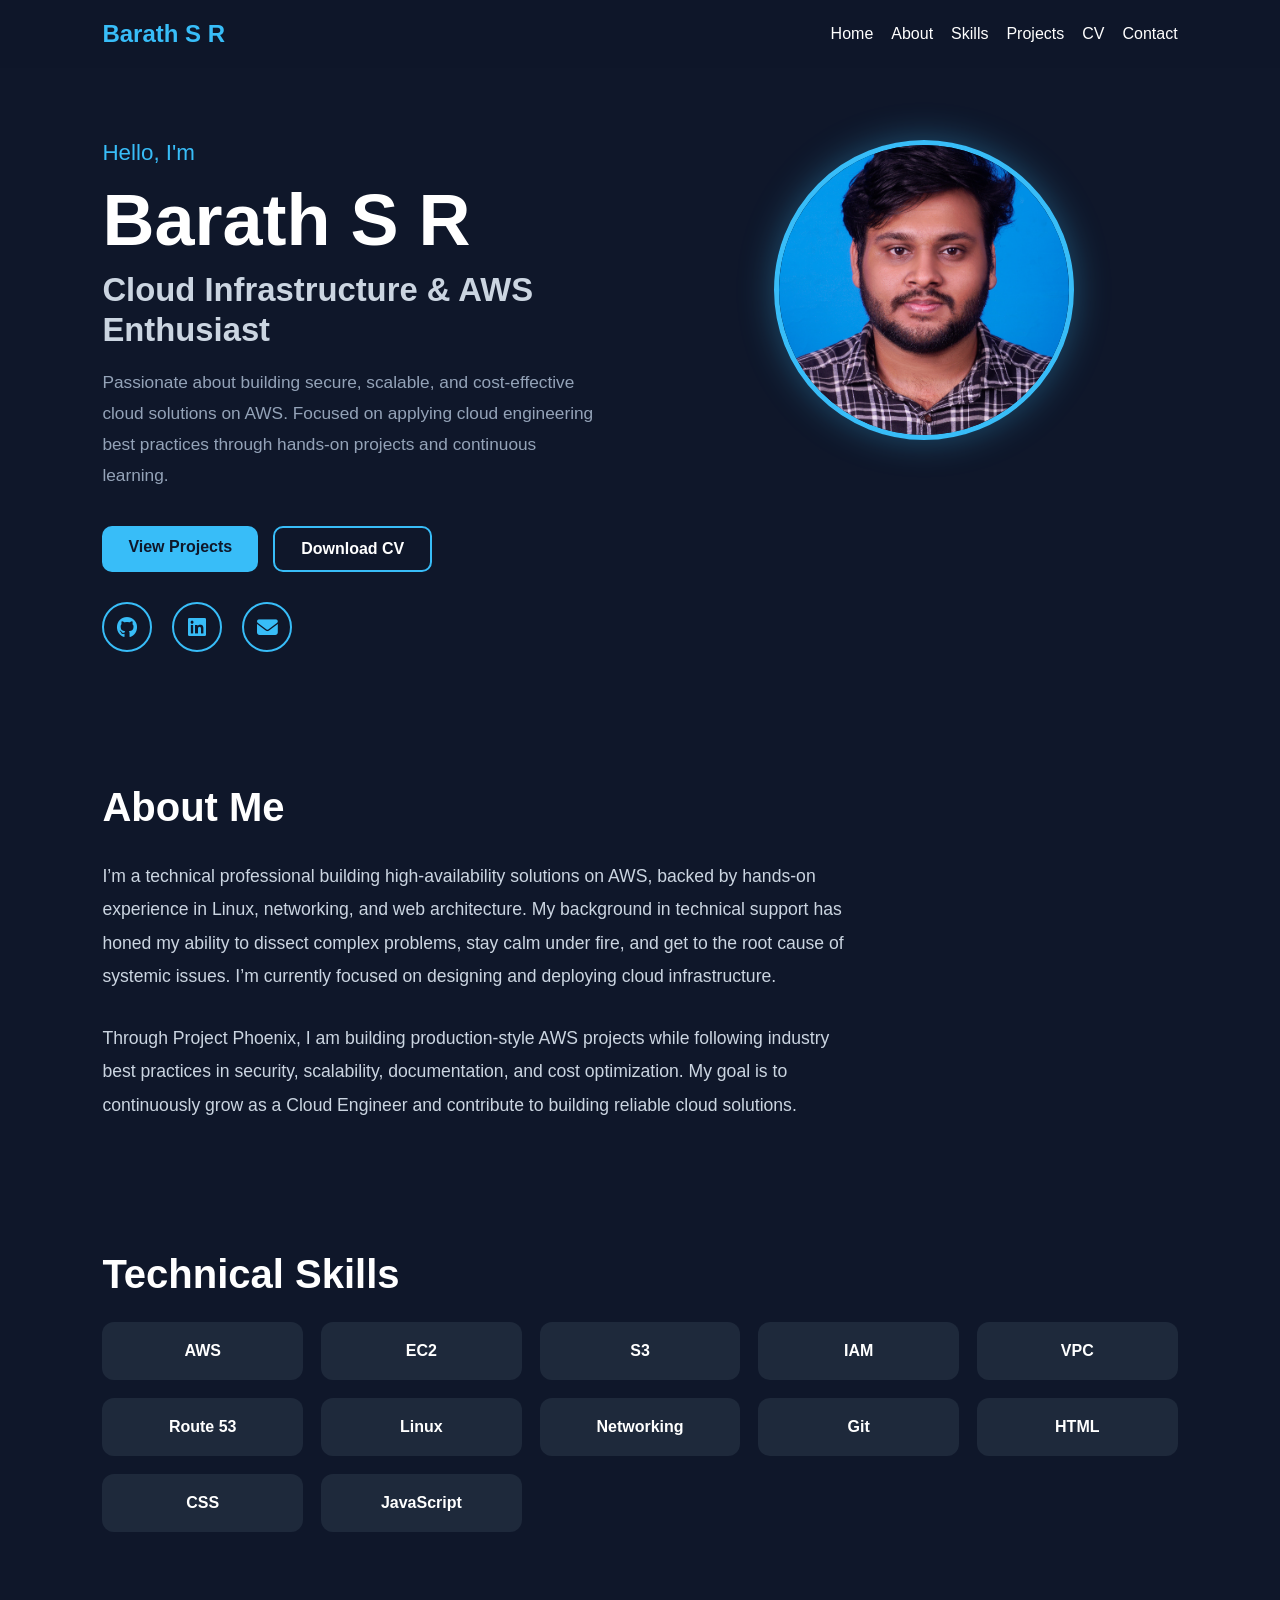
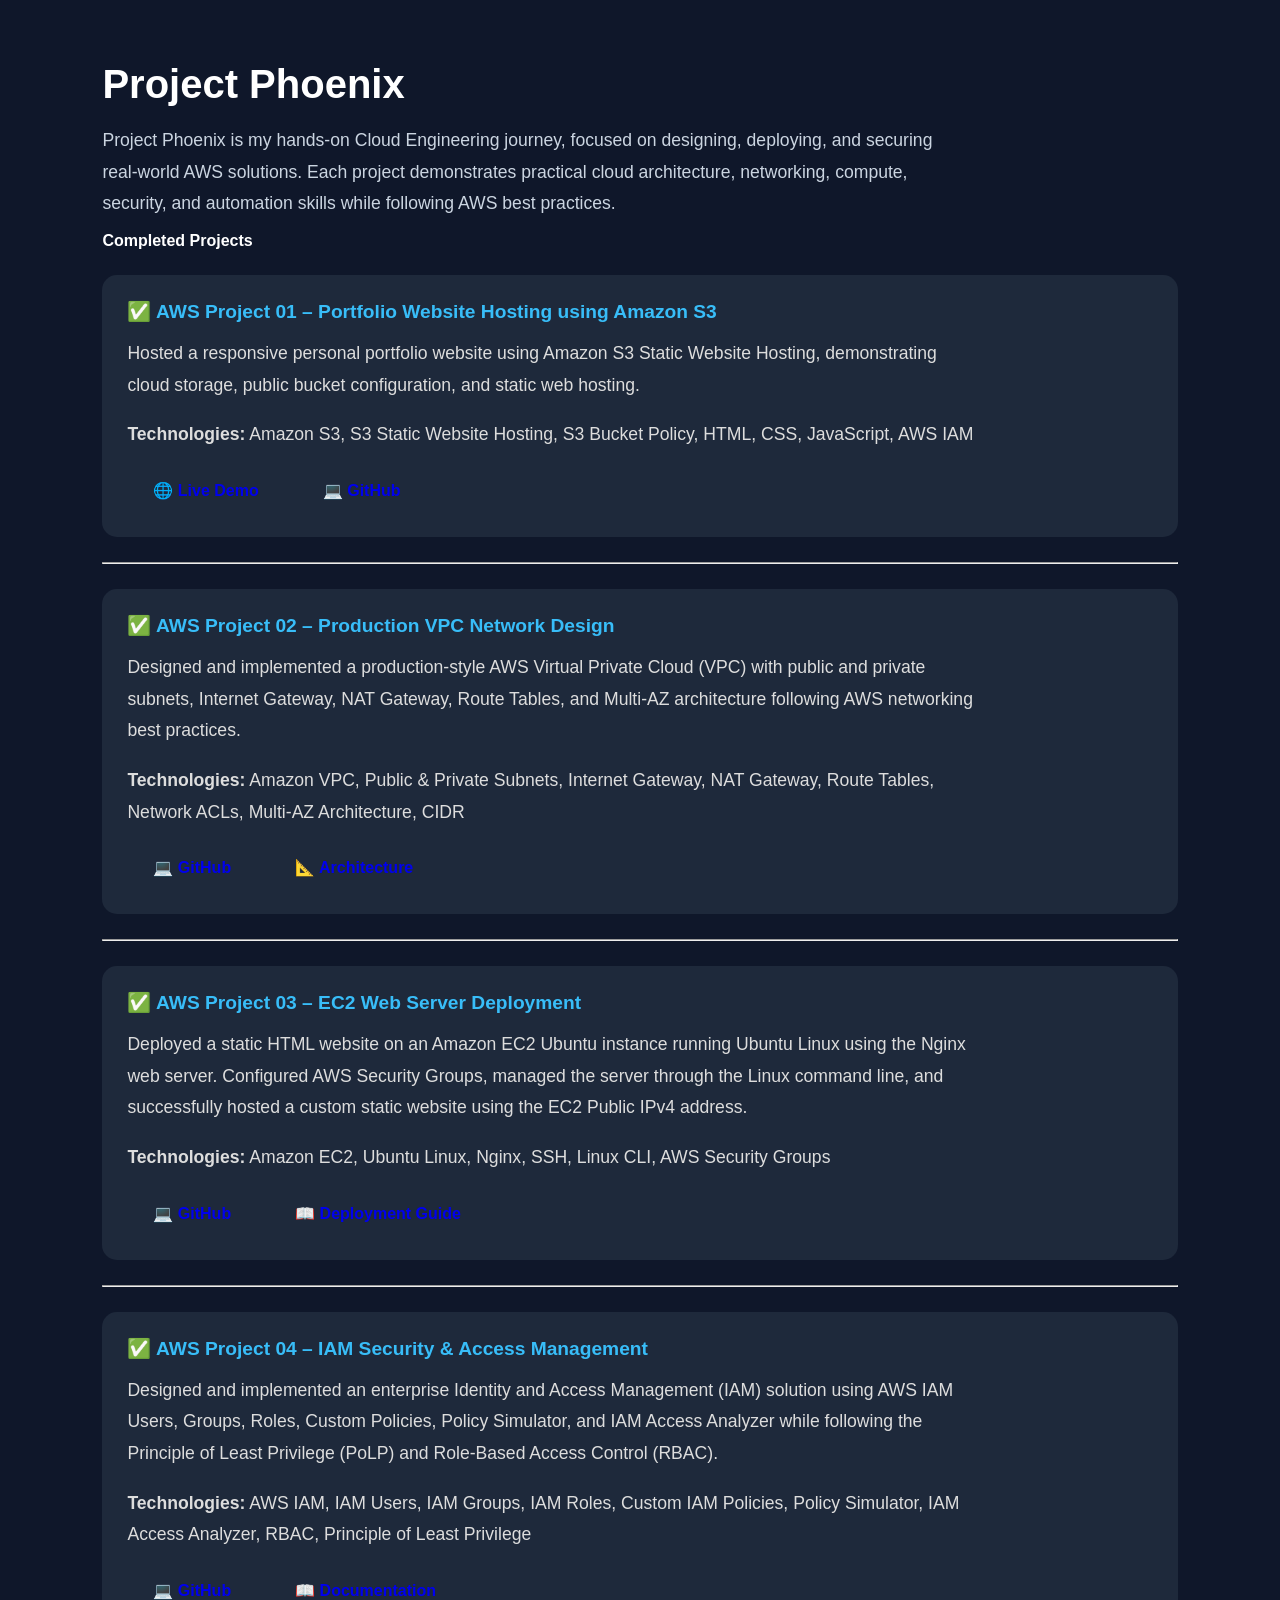
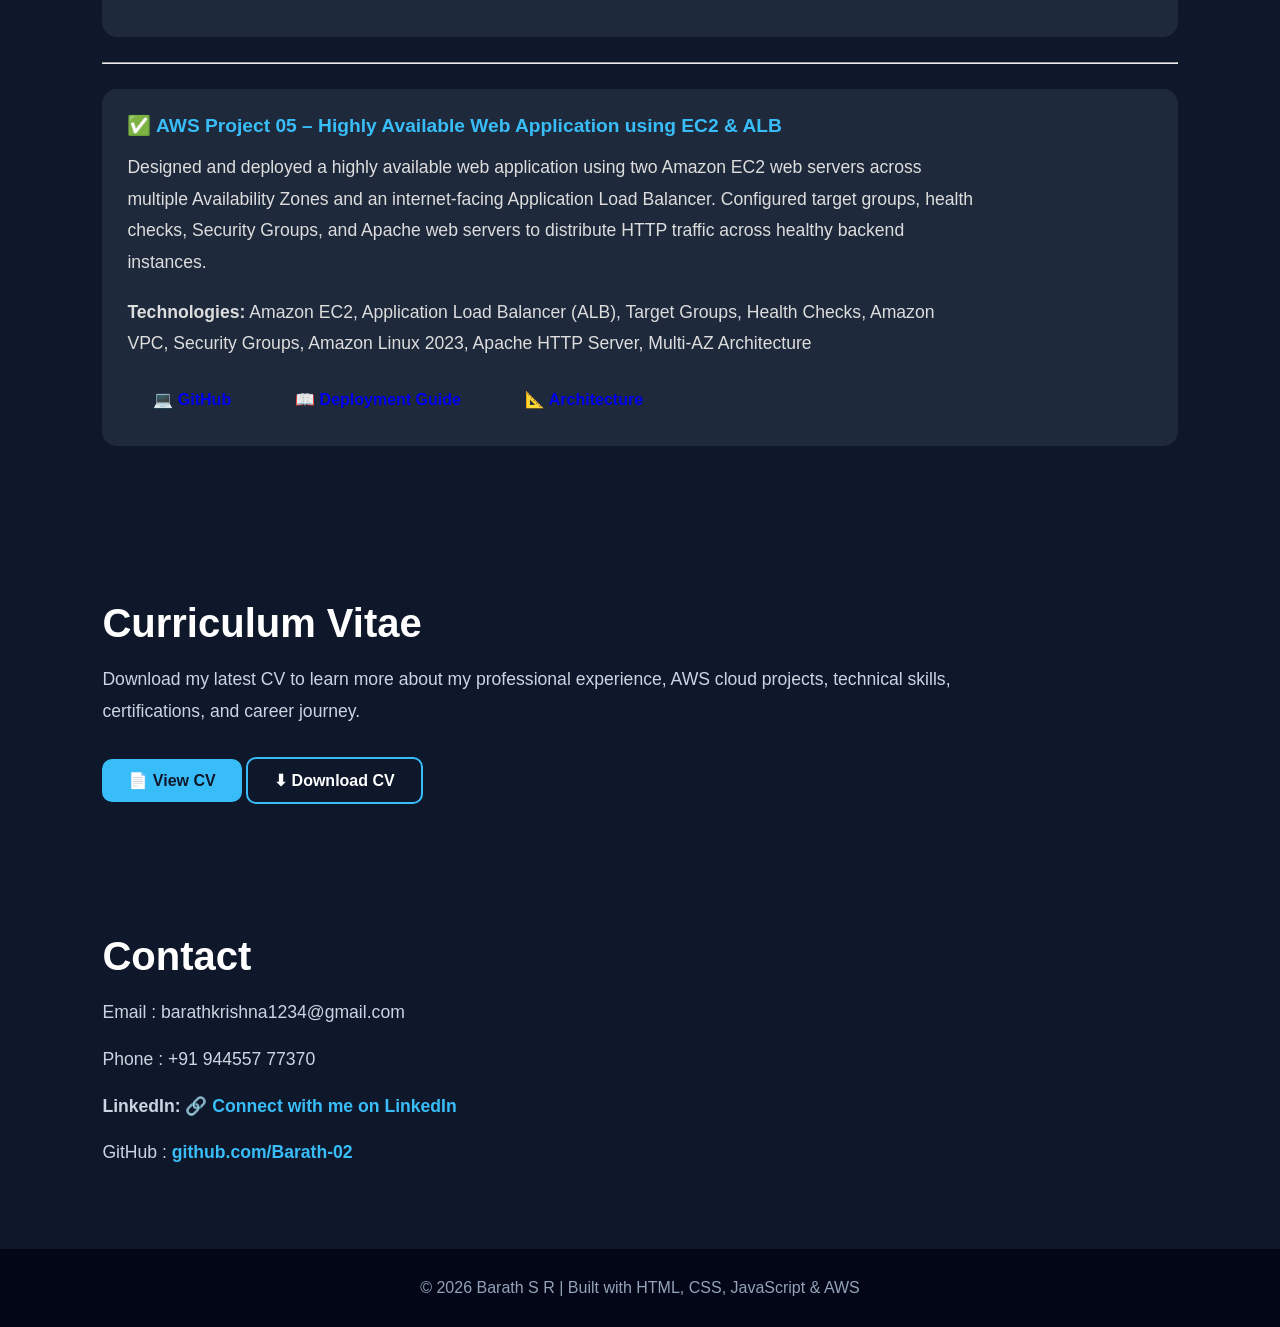
==== commit 515894cf: "Add AWS Project 05 to portfolio" ====
--- a/index.html
+++ b/index.html
@@ -71,7 +71,7 @@
         <i class="fab fa-linkedin"></i>
     </a>
 
-    <a href="mailto:YOUR_EMAIL@gmail.com"
+    <a href="mailto:barathkrishna1234@gmai.com"
        title="Email">
         <i class="fas fa-envelope"></i>
     </a>
@@ -151,6 +151,11 @@
         demonstrating cloud storage, public bucket configuration, and static web hosting.
     </p>
 
+    <p>
+    <strong>Technologies:</strong> Amazon S3, S3 Static Website Hosting,
+    S3 Bucket Policy, HTML, CSS, JavaScript, AWS IAM
+</p>
+
     <div class="project-buttons">
         <a href="http://barathsr-portfolio-2026.s3-website.ap-south-1.amazonaws.com/" target="_blank" class="btn">
             🌐 Live Demo
@@ -174,6 +179,12 @@
         and private subnets, Internet Gateway, NAT Gateway, Route Tables, and Multi-AZ architecture
         following AWS networking best practices.
     </p>
+
+    <p>
+    <strong>Technologies:</strong> Amazon VPC, Public & Private Subnets,
+    Internet Gateway, NAT Gateway, Route Tables, Network ACLs,
+    Multi-AZ Architecture, CIDR
+</p>
 
     <div class="project-buttons">
 
@@ -262,6 +273,48 @@
 
 </div>
 
+<hr>
+<div class="completed-project">
+
+<h5>✅ AWS Project 05 – Highly Available Web Application using EC2 & ALB</h5>
+
+<p>
+    Designed and deployed a highly available web application using two Amazon EC2 web servers
+    across multiple Availability Zones and an internet-facing Application Load Balancer.
+    Configured target groups, health checks, Security Groups, and Apache web servers to
+    distribute HTTP traffic across healthy backend instances.
+</p>
+
+<p>
+    <strong>Technologies:</strong> Amazon EC2, Application Load Balancer (ALB),
+    Target Groups, Health Checks, Amazon VPC, Security Groups,
+    Amazon Linux 2023, Apache HTTP Server, Multi-AZ Architecture
+</p>
+
+<div class="project-buttons">
+
+    <a href="https://github.com/Barath-02/aws-project-05-highly-available-web-application"
+       target="_blank"
+       class="btn">
+        💻 GitHub
+    </a>
+
+    <a href="https://github.com/Barath-02/aws-project-05-highly-available-web-application/blob/main/Documentation/Deployment-Guide.md"
+       target="_blank"
+       class="btn">
+        📖 Deployment Guide
+    </a>
+
+    <a href="assets/architecture/aws-project-05-high-availability-architecture.png"
+       target="_blank"
+       class="btn">
+        📐 Architecture
+    </a>
+
+</div>
+
+</div>
+
 
 </section>
 
